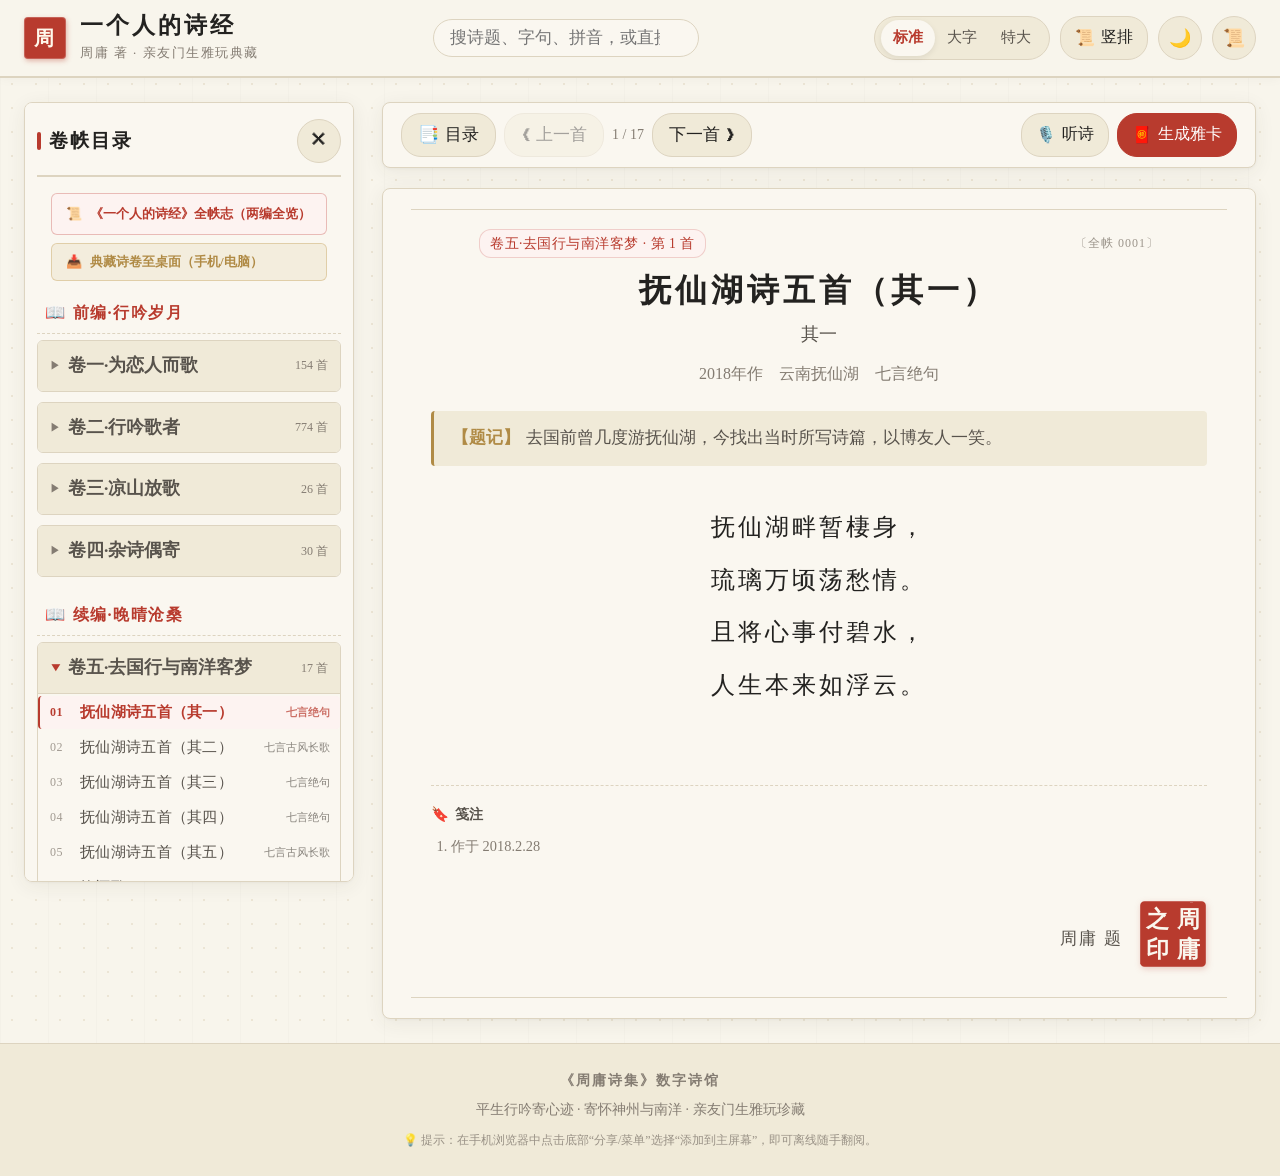
==== index.html @ 7ae895bb "fix: prevent poem-global-id and volume tag from wrapping on mobile (v1.8.3)" ====
<!DOCTYPE html>
<html lang="zh-CN">
<head>
  <meta charset="UTF-8">
  <meta name="viewport" content="width=device-width, initial-scale=1.0, maximum-scale=5.0">
  <title>《一个人的诗经》· 周庸</title>
  
  <!-- 基础元数据与适老/移动端优化 -->
  <meta name="description" content="周庸先生诗词集粹《一个人的诗经》，汇聚平生心血，收录客海萍踪、故园情愫、四时清赏、酬唱知交等数百首古今体诗词。支持大字号适老阅读、横竖排版切换与微信美图分享。">
  <meta name="theme-color" content="#F8F5EC">
  <meta name="apple-mobile-web-app-capable" content="yes">
  <meta name="apple-mobile-web-app-status-bar-style" content="default">
  <meta name="apple-mobile-web-app-title" content="一个人的诗经">

  <!-- PWA 配置文件与图标 -->
  <link rel="manifest" href="manifest.json">
  <link rel="apple-touch-icon" sizes="192x192" href="assets/icons/icon-192.png">
  <link rel="icon" type="image/png" sizes="192x192" href="assets/icons/icon-192.png">
  <link rel="icon" type="image/png" sizes="512x512" href="assets/icons/icon-512.png">
  <link rel="icon" type="image/svg+xml" href="assets/icons/icon-192.svg">

  <!-- 样式表 (添加版本戳击穿强缓存) -->
  <link rel="stylesheet" href="css/main.css?v=1.8.3">
  <link rel="stylesheet" href="css/book.css?v=1.8.3">
</head>
<body class="font-standard">

  <div class="app-container">
    <!-- 顶部古典典雅导航栏 -->
    <header class="site-header">
      <div class="header-inner">
        <!-- 诗集印章标与题名 -->
        <a class="brand" href="#" title="返回卷首">
          <div class="brand-seal-icon">周</div>
          <div class="brand-text">
            <h1>一个人的诗经</h1>
            <div class="sub-title">周庸 著 · 亲友门生雅玩典藏</div>
          </div>
        </a>

        <!-- 检索框 (即打即搜 / 支持拼音缩写与全集数字通查) -->
        <div class="search-box-wrap">
          <input type="text" id="searchInput" class="search-input" 
                 placeholder="搜诗题、字句、拼音，或直接输数字如 534..." 
                 autocomplete="off" aria-label="搜索诗词">
          <button id="searchClearBtn" class="search-clear-btn" aria-label="清除搜索">✕</button>
          <div id="searchResultsContainer" class="search-results-container"></div>
        </div>

        <!-- 顶栏操作功能组 -->
        <div class="header-actions">
          <!-- 适老专属三档字号开关 (70+ 长者核心优化) -->
          <div class="senior-toolbar" title="调节阅读字号">
            <button id="btnFontStandard" class="senior-btn active" data-size="standard">标准</button>
            <button id="btnFontLarge" class="senior-btn" data-size="large">大字</button>
            <button id="btnFontXLarge" class="senior-btn" data-size="xlarge">特大</button>
          </div>

          <!-- 竖排/横排一键切换 -->
          <button id="btnToggleLayout" class="btn-action-pill" title="古籍竖排与现代横排切换">
            <span class="icon">📜</span><span>竖排</span>
          </button>

          <!-- 墨玉夜读/宣纸日读切换 -->
          <button id="btnToggleTheme" class="btn-icon" title="切换夜读模式" aria-label="切换夜读模式">
            🌙
          </button>

          <!-- 查看诗集全帙志 -->
          <button id="btnHeaderChronicle" class="btn-icon" title="查看诗集全帙志与两编卷帙概览" aria-label="全集志">
            📜
          </button>
        </div>
      </div>
    </header>

    <!-- 移动端侧栏遮罩层 -->
    <div id="sidebarBackdrop" class="sidebar-backdrop"></div>

    <!-- 主体布局 -->
    <main class="main-layout">
      <!-- 侧边目录抽屉 (卷次与诗目) -->
      <aside id="sidebarToc" class="sidebar-toc">
        <div class="toc-header">
          <div class="toc-title">卷帙目录</div>
          <button id="btnCloseToc" class="btn-icon btn-close-toc mobile-only" aria-label="关闭目录">✕</button>
        </div>
        <!-- 全集概览入口 -->
        <div id="btnTocChronicle" class="toc-chronicle-btn" title="查看全集编年全帙志">
          <span>📜</span> <span>《一个人的诗经》全帙志（两编全览）</span>
        </div>
        <!-- 典藏至桌面入口 (支持手机PWA、安卓APK与电脑大屏桌面安装) -->
        <button id="btnTocInstallApp" class="toc-chronicle-btn toc-install-btn" onclick="window.openInstallModal &amp;&amp; window.openInstallModal()" title="将诗馆典藏安装至手机桌面、下载安卓APK或电脑独立应用">
          <span style="pointer-events:none;">📥</span> <span style="pointer-events:none;">典藏诗卷至桌面（手机/电脑）</span>
        </button>
        <div id="volumesNavList">
          <!-- 由 app.js 动态渲染卷目与诗名 -->
        </div>
      </aside>

      <!-- 核心阅读主舞台 -->
      <section class="reader-stage">
        <!-- 阅读器快捷操作栏 -->
        <div class="reader-controls-bar">
          <div class="nav-buttons">
            <button id="btnToggleToc" class="btn-nav-page btn-nav-toc" title="打开卷帙目录">
              <span>📑</span> <span>目录</span>
            </button>
            <button id="btnPrevPoem" class="btn-nav-page" title="快捷键：键盘左箭头 [←]">
              <span>❮</span> <span>上一首</span>
            </button>
            <span id="pageIndicator" style="font-size: 14px; color: var(--text-muted); font-family: var(--font-serif);">
              1 / 1
            </span>
            <button id="btnNextPoem" class="btn-nav-page" title="快捷键：键盘右箭头 [→]">
              <span>下一首</span> <span>❯</span>
            </button>
          </div>

          <div class="action-buttons">
            <!-- 听诗（Web Speech API 智能朗读） -->
            <button id="btnTTS" class="btn-action-pill btn-tts" title="智能从容朗诵诗篇（视力疲劳时可闭目聆听）">
              <span>🎙️</span><span>听诗</span>
            </button>

            <!-- 朋友圈/LINE 美图卡片导出 -->
            <button id="btnShareCard" class="btn-action-pill btn-share" title="生成宣纸雅韵诗卡，方便微信朋友圈与好友分享">
              <span>🧧</span><span>生成雅卡</span>
            </button>
          </div>
        </div>

        <!-- 诗页渲染主容器 (通过 CSS 控制 mode-horizontal 与 mode-vertical) -->
        <article id="poemPageContainer" class="poem-page-container mode-horizontal">
          <!-- 由 app.js 动态填充 -->
        </article>
      </section>
    </main>

    <!-- 底部文人题记与版权 -->
    <footer class="site-footer">
      <p style="letter-spacing: 2px; font-weight: bold; margin-bottom: 4px;">《周庸诗集》数字诗馆</p>
      <p>平生行吟寄心迹 · 寄怀神州与南洋 · 亲友门生雅玩珍藏</p>
      <p style="font-size: 12px; margin-top: 8px; opacity: 0.8;">
        💡 提示：在手机浏览器中点击底部“分享/菜单”选择“添加到主屏幕”，即可离线随手翻阅。
      </p>
    </footer>
  </div>

  <!-- 朋友圈/LINE 雅韵诗卡导出弹窗 -->
  <div id="cardModal" class="modal-backdrop">
    <div class="modal-card-dialog">
      <div class="modal-header">
        <div class="modal-title">
          <span>🧧</span> <span>微信 / LINE 诗词雅卡生成</span>
        </div>
        <button id="btnCloseCardModal" class="modal-close-btn" aria-label="关闭">✕</button>
      </div>

      <div class="modal-body">
        <div class="card-options-toolbar">
          <button class="card-opt-btn active" data-ratio="3:4">3:4 朋友圈最佳比例</button>
          <button class="card-opt-btn" data-ratio="square">1:1 方形</button>
          <button class="card-opt-btn" data-ratio="scroll">长卷轴</button>
        </div>

        <div class="card-preview-area">
          <img id="cardPreviewImg" class="card-preview-img" alt="诗词分享卡预览">
        </div>

        <p class="card-hint">
          📱 手机端长按上方图片可直接【发送给朋友】或【保存到相册】发朋友圈/LINE。
        </p>
      </div>

      <div class="modal-footer">
        <button id="btnDownloadCard" class="btn-download-card">
          <span>💾</span> <span>保存高清大图</span>
        </button>
      </div>
    </div>
  </div>

  <!-- 诗集全帙志与五卷编年概览弹窗 -->
  <div id="chronicleModal" class="modal-backdrop">
    <div class="modal-card-dialog modal-chronicle-dialog">
      <div class="modal-header">
        <div class="modal-title">
          <span>📜</span> <span>《一个人的诗经》全帙志（两编全览）</span>
        </div>
        <button id="btnCloseChronicleModal" class="modal-close-btn" aria-label="关闭">✕</button>
      </div>

      <div class="modal-body chronicle-modal-body" id="chronicleContentArea">
        <!-- 由 app.js 动态渲染 -->
      </div>

      <div class="modal-footer chronicle-modal-footer">
        <button id="btnCopyWechatText" class="btn-action-pill btn-copy-wechat">
          <span>📋</span> <span>一键复制微信 / LINE 分享文案</span>
        </button>
        <button id="btnCloseChronicleBottom" class="btn-action-pill" style="background: var(--bg-secondary); color: var(--text-primary); border: 1px solid var(--border-color);">
          <span>关闭</span>
        </button>
      </div>
    </div>
  </div>

  <!-- 典藏诗卷至桌面（手机/APK/电脑）弹窗 -->
  <div id="installAppModal" class="modal-backdrop">
    <div class="modal-card-dialog modal-chronicle-dialog" style="max-width: 520px;">
      <div class="modal-header">
        <div class="modal-title">
          <span>📥</span> <span>典藏诗卷至桌面</span>
        </div>
        <button id="btnCloseInstallAppModal" class="modal-close-btn" onclick="window.closeInstallModal &amp;&amp; window.closeInstallModal()" aria-label="关闭">✕</button>
      </div>

      <div class="modal-body" style="padding: 24px 22px 16px; font-family: var(--font-kaiti, serif);">
        <p style="font-size: 15px; line-height: 1.7; color: var(--text-secondary); margin-bottom: 20px; text-align: left;">
          为方便随时以大字品读周庸诗作，推荐将《一个人的诗经》典藏安装至设备桌面：
        </p>

        <div style="display: flex; flex-direction: column; gap: 14px;">
          <!-- 通道 1：手机桌面安装 (PWA 原生) -->
          <button id="btnModalInstallMobile" class="pwa-install-action-btn" onclick="window.triggerPromptFromGesture &amp;&amp; window.triggerPromptFromGesture()" style="margin-bottom:0;">
            <span>📱</span> <span>添加到手机桌面（官方应用）</span>
          </button>

          <!-- 通道 2：安卓 APK 安装包直载 (原生超链接，点击即下，零依赖) -->
          <a id="btnModalDownloadApk" href="ZhouYongPoetry.apk" class="pwa-apk-sub-btn" download="周庸诗集.apk" style="display: flex; align-items: center; justify-content: center; text-decoration: none; padding: 13px 18px; font-size: 15px; font-weight: bold; margin: 0; box-sizing: border-box;">
            <span>📦</span> <span>直接下载安卓安装包 (.apk)</span>
          </a>

          <!-- 通道 3：电脑桌面安装 (PWA 原生 / 独立大屏应用) -->
          <button id="btnModalInstallPC" class="pwa-install-action-btn pwa-install-pc-btn" onclick="window.triggerPromptFromGesture &amp;&amp; window.triggerPromptFromGesture()" style="margin-bottom: 0;">
            <span>🖥️</span> <span>安装到电脑桌面（独立大屏窗口）</span>
          </button>
        </div>

        <!-- 浏览器快捷指引 -->
        <div class="pwa-help-steps" style="margin-top: 18px; font-size: 13px; line-height: 1.8; text-align: left; background: var(--bg-secondary); border-radius: 8px; padding: 12px 14px;">
          <div style="font-weight: bold; color: var(--vermilion); margin-bottom: 4px;">各端备用简易指引：</div>
          <div>• <strong>安卓手机</strong>：推荐优先点击上方【直接下载安卓安装包】，安全快捷；</div>
          <div>• <strong>苹果手机</strong>：点击 Safari 底部【分享 ⎋】图标，向上滑选择【添加到主屏幕】；</div>
          <div>• <strong>电脑端</strong>：点击 Edge / Chrome 浏览器地址栏最右侧的【安装应用 ⊞】小图标。</div>
        </div>
      </div>

      <div class="modal-footer" style="padding: 12px 20px 18px; justify-content: center;">
        <button id="btnCloseInstallAppBottom" class="btn-action-pill" onclick="window.closeInstallModal &amp;&amp; window.closeInstallModal()" style="background: var(--bg-secondary); color: var(--text-primary); border: 1px solid var(--border-color); min-width: 140px;">
          <span>我知道了 · 返回诗卷</span>
        </button>
      </div>
    </div>
  </div>

  <!-- 水墨长诗平滑回顶浮标 (古风朱砂小印) -->
  <button id="btnBackToTop" class="btn-back-to-top" title="回到诗篇顶部" aria-label="返回诗篇顶部">
    <span class="back-to-top-icon">▲</span>
    <span class="back-to-top-text">回顶</span>
  </button>

  <script>
    // 典藏安装弹窗原生秒开逻辑（独立于外部脚本，100% 极速响应）
    window.openInstallModal = function() {
      var m = document.getElementById("installAppModal");
      if (m) m.classList.add("show");
      var drawer = document.getElementById("sidebarToc");
      if (drawer) drawer.classList.remove("open");
      var backdrop = document.getElementById("sidebarBackdrop");
      if (backdrop) backdrop.classList.remove("show");
    };
    window.closeInstallModal = function() {
      var m = document.getElementById("installAppModal");
      if (m) m.classList.remove("show");
    };
  </script>

  <!-- 脚本引入 (附带版本戳击穿强缓存，按依赖严格排序) -->
  <script src="js/seal.js?v=1.8.3"></script>
  <script src="js/search.js?v=1.8.3"></script>
  <script src="js/card-exporter.js?v=1.8.3"></script>
  <script src="js/app.js?v=1.8.3"></script>
</body>
</html>
---- css/main.css ----
/* ==========================================================================
   《周庸诗集》数字诗馆 - 核心视觉与全局基础样式 (css/main.css)
   设计原则：宣纸墨韵、古典雅致、适老化关怀（70+）、零疲劳护眼
   ========================================================================== */

:root {
  /* 宣纸淡雅色盘 (日间阅读模式) */
  --bg-primary: #F8F5EC;         /* 熟宣暖玉底色 */
  --bg-secondary: #F0EAD8;       /* 侧栏与衬底色 */
  --bg-card: #FAF7F0;            /* 诗页宣纸原色 */
  --bg-hover: #EAE3CF;
  
  --text-primary: #232220;       /* 浓墨黑 */
  --text-secondary: #58534C;     /* 焦墨色 */
  --text-muted: #847C72;         /* 淡墨灰 */
  
  --vermilion: #B83B2E;          /* 传统朱砂红 (印章、重点标红) */
  --vermilion-soft: #D35043;
  --vermilion-light: #FDF3F1;
  --gold-accent: #B08B46;        /* 泥金线描点缀 */
  --jade-accent: #486E63;        /* 苍松黛绿 */
  
  --border-color: #DDD4C0;       /* 古籍边栏界线色 */
  --border-soft: #ECE5D5;
  --shadow-paper: 0 4px 20px rgba(60, 50, 40, 0.07), 0 1px 3px rgba(60, 50, 40, 0.04);
  --shadow-float: 0 10px 30px rgba(45, 35, 25, 0.12);

  /* 字体家族：优先中文古典宋体、楷体与衬线体 */
  --font-serif: "Noto Serif SC", "Source Han Serif SC", "Songti SC", "SimSun", "STSong", serif;
  --font-kaiti: "Kaiti SC", "STKaiti", "KaiTi", "BiauKai", "Noto Serif SC", serif;
  --font-sans: -apple-system, BlinkMacSystemFont, "Segoe UI", Roboto, "PingFang SC", "Hiragino Sans GB", "Microsoft YaHei", sans-serif;

  /* 默认（标准）字号比例 */
  --font-size-base: 20px;
  --font-size-poem: 24px;
  --font-size-title: 32px;
  --font-size-meta: 16px;
  --line-height-poem: 1.95;
  --touch-target-min: 44px;
  --transition-smooth: all 0.28s cubic-bezier(0.2, 0, 0, 1);
}

/* 🌙 墨玉夜读模式 (关灯护眼) */
[data-theme="dark"] {
  --bg-primary: #1C1E20;         /* 徽墨深灰底色 */
  --bg-secondary: #25282B;       /* 暗灰侧栏 */
  --bg-card: #222528;            /* 墨石质感卡片 */
  --bg-hover: #313539;
  
  --text-primary: #DDD6C6;       /* 象牙白文字 */
  --text-secondary: #A8A092;     /* 柔白次级文字 */
  --text-muted: #78736A;         /* 暗灰辅助文字 */
  
  --vermilion: #D05345;          /* 夜读微亮朱砂 */
  --vermilion-soft: #DE6456;
  --vermilion-light: #3A2321;
  --gold-accent: #C7A25D;
  --jade-accent: #689689;
  
  --border-color: #383C42;
  --border-soft: #2D3136;
  --shadow-paper: 0 4px 20px rgba(0, 0, 0, 0.35);
  --shadow-float: 0 10px 30px rgba(0, 0, 0, 0.5);
}

/* 👓 适老化大字号模式 (专为 70+ 长辈设计) */
body.font-large {
  --font-size-base: 25px;
  --font-size-poem: 30px;
  --font-size-title: 38px;
  --font-size-meta: 20px;
  --line-height-poem: 2.1;
  --touch-target-min: 52px;
}

body.font-xlarge {
  --font-size-base: 31px;
  --font-size-poem: 38px;
  --font-size-title: 46px;
  --font-size-meta: 24px;
  --line-height-poem: 2.3;
  --touch-target-min: 60px;
}

/* 基础重置 */
*, *::before, *::after {
  box-sizing: border-box;
  margin: 0;
  padding: 0;
  -webkit-tap-highlight-color: transparent;
}

html {
  font-size: 16px;
  scroll-behavior: smooth;
  height: 100%;
}

body {
  min-height: 100%;
  background-color: var(--bg-primary);
  /* 宣纸微纹理 SVG 纯 CSS 生成，零网络请求 */
  background-image: 
    radial-gradient(var(--border-soft) 0.75px, transparent 0.75px),
    linear-gradient(to right, rgba(0, 0, 0, 0.015) 1px, transparent 1px);
  background-size: 24px 24px, 48px 48px;
  color: var(--text-primary);
  font-family: var(--font-serif);
  font-size: var(--font-size-base);
  line-height: 1.7;
  overflow-x: hidden;
  transition: background-color 0.3s ease, color 0.3s ease;
}

/* 顶级容器结构 */
.app-container {
  display: flex;
  flex-direction: column;
  min-height: 100vh;
}

/* ==========================================================================
   顶部导航栏（典雅文人书房风格）
   ========================================================================== */
.site-header {
  position: sticky;
  top: 0;
  z-index: 100;
  background: rgba(248, 245, 236, 0.94);
  backdrop-filter: blur(8px);
  -webkit-backdrop-filter: blur(8px);
  border-bottom: 2px solid var(--border-color);
  box-shadow: 0 2px 10px rgba(0,0,0,0.03);
  transition: background 0.3s ease;
}

[data-theme="dark"] .site-header {
  background: rgba(28, 30, 32, 0.94);
}

.header-inner {
  max-width: 1360px;
  margin: 0 auto;
  padding: 12px 24px;
  display: flex;
  align-items: center;
  justify-content: space-between;
  gap: 16px;
}

/* 诗集标志与题名 */
.brand {
  display: flex;
  align-items: center;
  gap: 14px;
  text-decoration: none;
  color: var(--text-primary);
  cursor: pointer;
}

.brand-seal-icon {
  width: 42px;
  height: 42px;
  background: var(--vermilion);
  color: #FFF8EB;
  border-radius: 4px;
  display: flex;
  align-items: center;
  justify-content: center;
  font-family: var(--font-kaiti);
  font-size: 20px;
  font-weight: bold;
  letter-spacing: 2px;
  box-shadow: 1px 2px 5px rgba(184, 59, 46, 0.35);
  border: 1px solid rgba(255, 255, 255, 0.2);
  flex-shrink: 0;
}

.brand-text h1 {
  font-size: calc(var(--font-size-base) * 1.15);
  font-weight: 700;
  letter-spacing: 3px;
  line-height: 1.2;
  color: var(--text-primary);
}

.brand-text .sub-title {
  font-size: 13px;
  color: var(--text-muted);
  letter-spacing: 1.5px;
  margin-top: 2px;
}

/* 顶栏操作群组 */
.header-actions {
  display: flex;
  align-items: center;
  gap: 10px;
}

/* 适老专属控制栏（顶栏显要位置） */
.senior-toolbar {
  display: flex;
  align-items: center;
  background: var(--bg-secondary);
  border: 1px solid var(--border-color);
  border-radius: 30px;
  padding: 3px 6px;
}

.senior-btn {
  background: transparent;
  border: none;
  color: var(--text-secondary);
  font-family: var(--font-serif);
  font-size: 15px;
  padding: 6px 12px;
  border-radius: 20px;
  cursor: pointer;
  display: inline-flex;
  align-items: center;
  gap: 4px;
  transition: var(--transition-smooth);
  min-height: 36px;
}

.senior-btn:hover {
  color: var(--text-primary);
}

.senior-btn.active {
  background: var(--bg-card);
  color: var(--vermilion);
  font-weight: bold;
  box-shadow: 0 2px 6px rgba(0, 0, 0, 0.08);
}

/* 按钮与图标按钮 */
.btn-icon {
  background: var(--bg-secondary);
  border: 1px solid var(--border-color);
  color: var(--text-primary);
  width: var(--touch-target-min);
  height: var(--touch-target-min);
  border-radius: 50%;
  display: inline-flex;
  align-items: center;
  justify-content: center;
  cursor: pointer;
  font-size: 18px;
  transition: var(--transition-smooth);
}

.btn-icon:hover {
  background: var(--bg-hover);
  border-color: var(--gold-accent);
  transform: translateY(-1px);
}

.btn-icon:active {
  transform: translateY(0);
}

.btn-icon.active {
  background: var(--vermilion-light);
  color: var(--vermilion);
  border-color: var(--vermilion);
}

/* 检索输入框 */
.search-box-wrap {
  position: relative;
  min-width: 260px;
}

.search-input {
  width: 100%;
  background: var(--bg-card);
  border: 1.5px solid var(--border-color);
  border-radius: 24px;
  padding: 8px 38px 8px 16px;
  font-family: var(--font-serif);
  font-size: calc(var(--font-size-base) * 0.85);
  color: var(--text-primary);
  outline: none;
  transition: var(--transition-smooth);
}

.search-input:focus {
  border-color: var(--vermilion);
  box-shadow: 0 0 0 3px rgba(184, 59, 46, 0.12);
}

.search-clear-btn {
  position: absolute;
  right: 12px;
  top: 50%;
  transform: translateY(-50%);
  background: none;
  border: none;
  color: var(--text-muted);
  cursor: pointer;
  font-size: 14px;
  display: none;
}

/* 检索下拉结果弹层 */
.search-results-container {
  position: absolute;
  top: calc(100% + 8px);
  left: 0;
  right: 0;
  background: var(--bg-card);
  border: 1.5px solid var(--border-color);
  border-radius: 8px;
  box-shadow: var(--shadow-float);
  max-height: 380px;
  overflow-y: auto;
  z-index: 200;
  display: none;
}

.search-results-list {
  padding: 4px 0;
}

.search-result-item {
  padding: 10px 14px;
  border-bottom: 1px solid var(--border-soft);
  cursor: pointer;
  transition: var(--transition-smooth);
}

.search-result-item:hover {
  background: var(--bg-hover);
}

.search-result-item:last-child {
  border-bottom: none;
}

.result-title {
  font-weight: bold;
  font-size: calc(var(--font-size-base) * 0.85);
  color: var(--text-primary);
  display: flex;
  align-items: center;
  justify-content: space-between;
}

.result-badge {
  font-size: 11px;
  color: var(--text-muted);
  font-weight: normal;
}

.result-snippet {
  font-size: calc(var(--font-size-base) * 0.72);
  color: var(--text-secondary);
  margin-top: 4px;
  line-height: 1.4;
}

.search-highlight {
  background: rgba(184, 59, 46, 0.18);
  color: var(--vermilion);
  padding: 1px 3px;
  border-radius: 2px;
  font-weight: bold;
}

/* ==========================================================================
   主体内容区域
   ========================================================================== */
.main-layout {
  flex: 1;
  max-width: 1400px;
  width: 100%;
  margin: 0 auto;
  padding: 24px;
  display: grid;
  grid-template-columns: 330px 1fr;
  gap: 28px;
}

/* 侧边目录抽屉 (卷次与诗目) */
.sidebar-toc {
  background: var(--bg-card);
  border: 1px solid var(--border-color);
  border-radius: 8px;
  padding: 16px 12px;
  height: fit-content;
  max-height: calc(100vh - 120px);
  overflow-y: auto;
  position: sticky;
  top: 86px;
  box-shadow: var(--shadow-paper);
}

.toc-header {
  display: flex;
  align-items: center;
  justify-content: space-between;
  padding-bottom: 12px;
  border-bottom: 2px solid var(--border-color);
  margin-bottom: 16px;
}

.toc-title {
  font-size: calc(var(--font-size-base) * 0.95);
  font-weight: bold;
  letter-spacing: 2px;
  color: var(--text-primary);
  display: flex;
  align-items: center;
  gap: 8px;
}

.toc-title::before {
  content: "";
  display: inline-block;
  width: 4px;
  height: 18px;
  background: var(--vermilion);
  border-radius: 2px;
}

.sidebar-part-header {
  font-size: calc(var(--font-size-base) * 0.82);
  font-weight: bold;
  letter-spacing: 1.5px;
  color: var(--vermilion);
  padding: 14px 8px 6px 8px;
  margin-top: 6px;
  margin-bottom: 6px;
  border-bottom: 1px dashed var(--border-color);
  display: flex;
  align-items: center;
  gap: 6px;
  font-family: var(--font-kaiti), var(--font-serif);
}

.sidebar-part-header:first-child {
  margin-top: 0;
  padding-top: 4px;
}

.volume-group {
  margin-bottom: 10px;
  border-radius: 6px;
  background: var(--bg-card);
  border: 1px solid var(--border-color);
  overflow: hidden;
  transition: var(--transition-smooth);
}

.volume-header {
  font-weight: 700;
  font-size: calc(var(--font-size-base) * 0.88);
  color: var(--text-secondary);
  padding: 10px 12px;
  background: var(--bg-secondary);
  cursor: pointer;
  display: flex;
  align-items: center;
  justify-content: space-between;
  list-style: none;
  user-select: none;
  transition: var(--transition-smooth);
}

.volume-header::-webkit-details-marker {
  display: none;
}

.volume-header:hover {
  color: var(--vermilion);
  background: var(--bg-hover);
}

.volume-header-left {
  display: flex;
  align-items: center;
  gap: 8px;
  min-width: 0;
  overflow: hidden;
}

.volume-arrow {
  display: inline-block;
  font-size: 10px;
  color: var(--text-muted);
  transition: transform 0.22s cubic-bezier(0.4, 0, 0.2, 1);
  transform: rotate(0deg);
  line-height: 1;
}

details.volume-group[open] > .volume-header .volume-arrow {
  transform: rotate(90deg);
  color: var(--vermilion);
}

details.volume-group[open] > .volume-header {
  border-bottom: 1px solid var(--border-color);
}

.volume-title-text {
  overflow: hidden;
  text-overflow: ellipsis;
  white-space: nowrap;
}

.volume-badge {
  font-size: 12px;
  color: var(--text-muted);
  font-weight: normal;
  flex-shrink: 0;
}

.poem-list {
  list-style: none;
  padding-left: 0;
}

.poem-nav-item {
  padding: 6px 10px;
  margin: 2px 0;
  border-radius: 4px;
  font-size: 15px;
  color: var(--text-secondary);
  cursor: pointer;
  display: flex;
  align-items: center;
  justify-content: space-between;
  gap: 8px;
  transition: var(--transition-smooth);
  border-left: 2px solid transparent;
}

body.font-large .poem-nav-item {
  font-size: 17px;
  padding: 7px 10px;
}

body.font-xlarge .poem-nav-item {
  font-size: 19px;
  padding: 8px 10px;
}

.poem-nav-title {
  flex: 1;
  min-width: 0;
  white-space: nowrap;
  overflow: hidden;
  text-overflow: ellipsis;
  letter-spacing: 0.3px;
  line-height: 1.4;
}

.poem-nav-genre {
  flex-shrink: 0;
  white-space: nowrap;
  font-size: 11px;
  opacity: 0.7;
  line-height: 1;
}

body.font-large .poem-nav-genre {
  font-size: 12px;
}

body.font-xlarge .poem-nav-genre {
  font-size: 13px;
}

.poem-nav-item:hover {
  background: var(--bg-hover);
  color: var(--text-primary);
}

.poem-nav-item.active {
  background: var(--vermilion-light);
  color: var(--vermilion);
  font-weight: bold;
  border-left-color: var(--vermilion);
}

.poem-nav-index {
  flex-shrink: 0;
  font-family: var(--font-serif);
  font-size: 12px;
  color: var(--text-muted);
  opacity: 0.75;
  min-width: 22px;
  letter-spacing: 0.5px;
}

.poem-nav-item.active .poem-nav-index {
  color: var(--vermilion);
  font-weight: bold;
  opacity: 1;
}

.poem-meta-top-row {
  display: flex;
  align-items: center;
  justify-content: space-between;
  width: 100%;
  margin-bottom: 12px;
  gap: 8px;
}

.poem-global-id {
  font-family: var(--font-serif);
  font-size: 12px;
  color: var(--text-muted);
  letter-spacing: 1px;
  opacity: 0.8;
  user-select: none;
  white-space: nowrap;
  flex-shrink: 0;
}

/* 卷目简介弹窗/折叠卡 */
.volume-intro-card {
  background: var(--bg-secondary);
  border-left: 4px solid var(--gold-accent);
  padding: 14px 18px;
  border-radius: 4px;
  margin-bottom: 24px;
  font-size: calc(var(--font-size-base) * 0.85);
  color: var(--text-secondary);
  line-height: 1.8;
}

.volume-intro-title {
  font-weight: bold;
  color: var(--text-primary);
  margin-bottom: 4px;
}

/* ==========================================================================
   阅读区主舞台
   ========================================================================== */
.reader-stage {
  min-width: 0;
  display: flex;
  flex-direction: column;
  gap: 20px;
}

/* 阅读器控制棒（翻页、朗读、导出卡片、排版切换） */
.reader-controls-bar {
  display: flex;
  align-items: center;
  justify-content: space-between;
  background: var(--bg-card);
  border: 1px solid var(--border-color);
  padding: 10px 18px;
  border-radius: 8px;
  box-shadow: var(--shadow-paper);
  flex-wrap: wrap;
  gap: 12px;
}

.nav-buttons {
  display: flex;
  align-items: center;
  gap: 8px;
}

.btn-nav-page {
  background: var(--bg-secondary);
  border: 1px solid var(--border-color);
  color: var(--text-primary);
  font-family: var(--font-serif);
  font-size: calc(var(--font-size-base) * 0.85);
  padding: 6px 16px;
  border-radius: 20px;
  cursor: pointer;
  display: inline-flex;
  align-items: center;
  gap: 6px;
  min-height: var(--touch-target-min);
  transition: var(--transition-smooth);
}

.btn-nav-page:hover:not(:disabled) {
  background: var(--bg-hover);
  border-color: var(--vermilion);
  color: var(--vermilion);
}

.btn-nav-page:disabled {
  opacity: 0.4;
  cursor: not-allowed;
}

.action-buttons {
  display: flex;
  align-items: center;
  gap: 8px;
}

.btn-action-pill {
  background: var(--bg-secondary);
  border: 1px solid var(--border-color);
  color: var(--text-primary);
  font-family: var(--font-serif);
  font-size: calc(var(--font-size-base) * 0.8);
  padding: 6px 14px;
  border-radius: 20px;
  cursor: pointer;
  display: inline-flex;
  align-items: center;
  gap: 6px;
  min-height: var(--touch-target-min);
  transition: var(--transition-smooth);
}

.btn-action-pill:hover {
  background: var(--bg-hover);
  border-color: var(--gold-accent);
}

.btn-action-pill.btn-tts.playing {
  background: var(--vermilion-light);
  color: var(--vermilion);
  border-color: var(--vermilion);
  animation: pulseGlow 1.5s infinite;
}

.btn-action-pill.btn-share {
  background: var(--vermilion);
  color: #FFF;
  border-color: var(--vermilion);
}

.btn-action-pill.btn-share:hover {
  background: var(--vermilion-soft);
}

@keyframes pulseGlow {
  0%, 100% { box-shadow: 0 0 0 0 rgba(184, 59, 46, 0.4); }
  50% { box-shadow: 0 0 0 6px rgba(184, 59, 46, 0); }
}

/* ==========================================================================
   底栏版权与适老快捷浮动栏
   ========================================================================== */
.site-footer {
  margin-top: auto;
  border-top: 1px solid var(--border-color);
  background: var(--bg-secondary);
  padding: 24px;
  text-align: center;
  color: var(--text-muted);
  font-size: 14px;
  line-height: 1.8;
}

.site-footer a {
  color: var(--text-secondary);
  text-decoration: none;
}

.site-footer a:hover {
  color: var(--vermilion);
}

/* 响应式断点适配 */
@media (max-width: 960px) {
  .main-layout {
    grid-template-columns: 1fr;
    padding: 12px 10px;
  }
  
  .sidebar-toc {
    position: fixed;
    top: 0;
    left: -350px;
    width: min(320px, 86vw);
    height: 100vh;
    max-height: 100vh;
    z-index: 1000;
    transition: left 0.3s ease;
    border-radius: 0;
  }
  
  .sidebar-toc.open {
    left: 0;
  }
  
  .sidebar-backdrop {
    display: none;
    position: fixed;
    inset: 0;
    background: rgba(0, 0, 0, 0.45);
    z-index: 999;
  }
  
  .sidebar-backdrop.show {
    display: block;
  }
}

/* 手机端（≤ 768px）专属优雅紧凑页眉与适老排版 */
@media (max-width: 768px) {
  .header-inner {
    display: flex;
    flex-wrap: wrap;
    align-items: center;
    justify-content: space-between;
    padding: 8px 12px;
    gap: 8px;
  }

  .brand {
    order: 1;
    flex-shrink: 0;
    gap: 8px;
  }

  .brand-seal-icon {
    width: 32px;
    height: 32px;
    font-size: 16px;
  }

  .brand-text h1 {
    font-size: 18px !important;
    letter-spacing: 1.5px;
    white-space: nowrap;
  }

  .brand-text .sub-title {
    display: none !important; /* 手机端隐藏超长副标题，杜绝单字纵向折行 */
  }

  .header-actions {
    order: 2;
    gap: 6px;
    flex-shrink: 0;
    display: flex;
    align-items: center;
  }

  /* 顶栏横竖切换按钮保持显示并与字号组和谐并列 */
  .header-actions #btnToggleLayout {
    display: inline-flex !important;
    padding: 3px 8px;
    font-size: 12px;
    min-height: 28px;
    gap: 3px;
  }

  .senior-toolbar {
    padding: 2px 4px;
  }

  .senior-btn {
    font-size: 12px;
    padding: 3px 8px;
    min-height: 28px;
  }

  .btn-icon {
    width: 30px;
    height: 30px;
    font-size: 14px;
  }

  /* 检索框整行铺满 */
  .search-box-wrap {
    order: 3;
    width: 100%;
    min-width: 100%;
    margin-top: 2px;
  }

  .search-input {
    padding: 6px 32px 6px 14px;
    font-size: 14px;
    height: 36px;
  }

  /* 阅读控制条移动端专属紧凑美观布局 */
  .reader-controls-bar {
    padding: 8px 10px;
    gap: 8px;
    justify-content: center;
  }

  .nav-buttons {
    width: 100%;
    justify-content: space-between;
    align-items: center;
    gap: 4px;
  }

  .btn-nav-page {
    padding: 5px 8px;
    font-size: 12.5px;
    min-height: 34px;
    gap: 4px;
  }

  .btn-nav-toc {
    background: var(--bg-hover);
    font-weight: 500;
    border-color: var(--gold-accent);
  }

  .action-buttons {
    width: 100%;
    justify-content: center;
    gap: 12px;
  }

  .action-buttons .btn-action-pill {
    flex: 1;
    justify-content: center;
    max-width: 160px;
    font-size: 13px;
    min-height: 36px;
  }
}

/* ==========================================================================
   水墨长诗平滑回顶浮标 (古风雅韵朱砂小印风格)
   ========================================================================== */
.btn-back-to-top {
  position: fixed;
  right: 28px;
  bottom: 32px;
  z-index: 900;
  display: inline-flex;
  flex-direction: column;
  align-items: center;
  justify-content: center;
  width: 52px;
  height: 52px;
  border-radius: 50%;
  background: var(--bg-card);
  color: var(--vermilion);
  border: 1.5px solid var(--vermilion);
  box-shadow: 0 4px 16px rgba(184, 59, 46, 0.18), 0 2px 8px rgba(0, 0, 0, 0.08);
  cursor: pointer;
  opacity: 0;
  visibility: hidden;
  pointer-events: none;
  transform: translateY(12px);
  transition: opacity 0.25s ease, transform 0.25s ease, visibility 0.25s, background-color 0.2s, color 0.2s;
  user-select: none;
  -webkit-tap-highlight-color: transparent;
}

.btn-back-to-top.show {
  opacity: 1;
  visibility: visible;
  pointer-events: auto;
  transform: translateY(0);
}

.btn-back-to-top:hover {
  background: var(--vermilion);
  color: #FFF;
  box-shadow: 0 6px 20px rgba(184, 59, 46, 0.35);
  transform: translateY(-2px);
}

.btn-back-to-top:active {
  transform: translateY(0);
}

.back-to-top-icon {
  font-size: 13px;
  line-height: 1;
  margin-bottom: 2px;
}

.back-to-top-text {
  font-family: var(--font-serif);
  font-size: 11px;
  font-weight: bold;
  letter-spacing: 0.5px;
  line-height: 1;
}

/* 移动端避让底部适老导航栏与安全区 */
@media (max-width: 960px) {
  .btn-back-to-top {
    right: 16px;
    bottom: calc(68px + env(safe-area-inset-bottom, 10px));
    width: 48px;
    height: 48px;
  }
}

/* PWA 安装帮助弹窗 (适老长辈专属) */
.pwa-help-modal {
  position: fixed;
  inset: 0;
  z-index: 2000;
  background: rgba(30, 26, 22, 0.65);
  backdrop-filter: blur(4px);
  display: flex;
  align-items: center;
  justify-content: center;
  padding: 16px;
}

.pwa-help-card {
  background: var(--bg-card);
  border: 2px solid var(--border-color);
  border-radius: 16px;
  max-width: 460px;
  width: 100%;
  padding: 30px 24px 24px;
  box-shadow: var(--shadow-float);
  position: relative;
  text-align: center;
  font-family: var(--font-kaiti);
}

.pwa-help-title {
  font-size: 22px;
  font-weight: bold;
  color: var(--text-primary);
  margin-bottom: 12px;
  letter-spacing: 1px;
}

.pwa-help-desc {
  font-size: 15px;
  line-height: 1.7;
  color: var(--text-secondary);
  margin-bottom: 20px;
  text-align: left;
}

.pwa-help-steps {
  background: var(--bg-secondary);
  border-radius: 10px;
  padding: 14px 16px;
  text-align: left;
  font-size: 14.5px;
  line-height: 1.8;
  color: var(--text-primary);
  margin-bottom: 20px;
}

.pwa-help-steps strong {
  color: var(--vermilion);
}

.pwa-install-action-btn {
  display: flex;
  align-items: center;
  justify-content: center;
  gap: 8px;
  width: 100%;
  background: var(--vermilion);
  color: #FFF !important;
  border: none;
  padding: 13px 20px;
  border-radius: 30px;
  font-size: 17px;
  font-family: var(--font-kaiti);
  font-weight: bold;
  letter-spacing: 1.5px;
  box-shadow: 0 4px 14px rgba(184, 59, 46, 0.35);
  margin-bottom: 12px;
  cursor: pointer;
  transition: var(--transition-smooth);
}

.pwa-install-action-btn:hover {
  background: var(--vermilion-soft);
  transform: translateY(-1px);
  box-shadow: 0 6px 18px rgba(184, 59, 46, 0.45);
}

.pwa-install-pc-btn {
  background: var(--bg-card) !important;
  color: var(--text-primary) !important;
  border: 1.5px solid var(--border-color) !important;
  box-shadow: 0 2px 8px rgba(0, 0, 0, 0.06) !important;
}

.pwa-install-pc-btn:hover {
  border-color: var(--gold-accent) !important;
  color: var(--gold-accent) !important;
  background: rgba(197, 160, 89, 0.08) !important;
  transform: translateY(-1px);
}

.pwa-apk-sub-btn {
  display: flex;
  align-items: center;
  justify-content: center;
  gap: 6px;
  width: 100%;
  background: var(--vermilion-light);
  color: var(--vermilion) !important;
  border: 1px solid rgba(184, 59, 46, 0.35);
  padding: 9px 18px;
  border-radius: 24px;
  font-size: 14.5px;
  font-family: var(--font-kaiti);
  font-weight: bold;
  text-decoration: none;
  cursor: pointer;
  margin-bottom: 14px;
  transition: var(--transition-smooth);
}

.pwa-apk-sub-btn:hover {
  background: #F8D8D3;
}

.pwa-apk-highlight {
  display: block;
  background: var(--vermilion);
  color: #FFF !important;
  text-decoration: none;
  padding: 12px 20px;
  border-radius: 30px;
  font-size: 16px;
  font-weight: bold;
  letter-spacing: 1px;
  box-shadow: 0 4px 14px rgba(184, 59, 46, 0.35);
  margin-bottom: 12px;
  transition: var(--transition-smooth);
}

.pwa-apk-highlight:hover {
  background: var(--vermilion-soft);
  transform: translateY(-1px);
}

.pwa-help-close-btn {
  background: none;
  border: 1px solid var(--border-color);
  color: var(--text-secondary);
  padding: 8px 24px;
  border-radius: 20px;
  font-size: 14px;
  cursor: pointer;
  font-family: var(--font-kaiti);
}
---- css/book.css ----
/* ==========================================================================
   《周庸诗集》- 古籍线装装帧、横竖排版、朱砂印章与诗卡样式 (css/book.css)
   ========================================================================== */

/* 诗页主容器：模拟古典线装宣纸页质感 */
.poem-page-container {
  background: var(--bg-card);
  border: 1px solid var(--border-color);
  border-radius: 8px;
  box-shadow: var(--shadow-paper);
  position: relative;
  min-height: 540px;
  display: flex;
  flex-direction: column;
  transition: var(--transition-smooth);
}

/* 古典边框装饰线（天头地脚与界栏） */
.poem-page-border {
  position: relative;
  padding: 40px 48px;
  flex: 1;
  display: flex;
  flex-direction: column;
}

/* 顶部与底部双细黑线（经典古籍装帧界线） */
.poem-page-border::before,
.poem-page-border::after {
  content: "";
  position: absolute;
  left: 28px;
  right: 28px;
  height: 1px;
  background: var(--border-color);
  pointer-events: none;
}

.poem-page-border::before { top: 20px; }
.poem-page-border::after { bottom: 20px; }

/* ==========================================================================
   排版模式一：现代优雅横排模式 (Horizontal Mode)
   ========================================================================== */
.mode-horizontal .poem-page-content {
  display: flex;
  flex-direction: column;
  align-items: center;
  text-align: center;
  max-width: 780px;
  margin: 0 auto;
  width: 100%;
}

.mode-horizontal .poem-meta-header {
  width: 100%;
  max-width: 680px;
  margin-bottom: 24px;
}

.mode-horizontal .poem-volume-tag {
  display: inline-block;
  font-size: calc(var(--font-size-meta) * 0.85);
  color: var(--vermilion);
  background: var(--vermilion-light);
  border: 1px solid rgba(184, 59, 46, 0.2);
  padding: 2px 10px;
  border-radius: 12px;
  margin-bottom: 0;
  letter-spacing: 0.5px;
  white-space: nowrap;
}

.mode-horizontal .poem-title {
  font-size: var(--font-size-title);
  font-weight: 700;
  letter-spacing: 4px;
  color: var(--text-primary);
  margin-bottom: 8px;
  line-height: 1.3;
}

.mode-horizontal .poem-subtitle {
  font-size: calc(var(--font-size-base) * 0.9);
  color: var(--text-secondary);
  font-weight: normal;
  margin-bottom: 10px;
}

.mode-horizontal .poem-submeta {
  font-size: var(--font-size-meta);
  color: var(--text-muted);
  display: flex;
  gap: 16px;
  justify-content: center;
  align-items: center;
}

/* 序言小记 (横排) */
.mode-horizontal .poem-preface {
  background: var(--bg-secondary);
  border-left: 3px solid var(--gold-accent);
  padding: 12px 18px;
  border-radius: 4px;
  text-align: left;
  font-size: calc(var(--font-size-base) * 0.85);
  color: var(--text-secondary);
  line-height: 1.8;
  margin-bottom: 32px;
  width: 100%;
}

.mode-horizontal .preface-label {
  color: var(--gold-accent);
  font-weight: bold;
  margin-right: 6px;
}

/* 诗词正文 (横排) */
.mode-horizontal .poem-body {
  font-size: var(--font-size-poem);
  line-height: var(--line-height-poem);
  letter-spacing: 3px;
  color: var(--text-primary);
  margin-bottom: 36px;
  width: 100%;
}

.mode-horizontal .poem-stanza {
  margin-bottom: 16px;
}

.mode-horizontal .poem-line {
  margin: 6px 0;
  transition: color 0.2s ease;
  word-break: keep-all;
}

.mode-horizontal .poem-section-header {
  font-family: var(--font-kaiti);
  font-size: calc(var(--font-size-base) * 0.95);
  font-weight: 600;
  color: var(--vermilion);
  margin: 18px 0 10px 0;
  letter-spacing: 3px;
}

/* 半句诗对仗排版单元（确保在手机小屏或大字号时仅在逗号/句点处对仗折行，杜绝半句字断裂） */
.hemistich {
  display: inline-block;
  white-space: nowrap;
}

/* 注释部分 */
.poem-notes {
  margin-top: 24px;
  padding-top: 16px;
  border-top: 1px dashed var(--border-color);
  font-size: calc(var(--font-size-meta) * 0.9);
  color: var(--text-muted);
  text-align: left;
  width: 100%;
  line-height: 1.8;
}

.poem-notes-title {
  font-weight: bold;
  color: var(--text-secondary);
  margin-bottom: 6px;
  display: flex;
  align-items: center;
  gap: 6px;
}

.poem-notes ol {
  padding-left: 20px;
}

.poem-notes li {
  margin: 4px 0;
}

/* 横排落款与印章 */
.mode-horizontal .poem-colophon {
  margin-top: 36px;
  display: flex;
  align-items: center;
  justify-content: flex-end;
  width: 100%;
  gap: 16px;
}

.mode-horizontal .colophon-text {
  font-size: calc(var(--font-size-meta) * 1.05);
  color: var(--text-secondary);
  letter-spacing: 2px;
  font-family: var(--font-kaiti);
}

/* ==========================================================================
   排版模式二：传统古籍竖排模式 (Vertical-RL Mode)
   从右向左、自上而下，再现清雅线装古籍原韵
   ========================================================================== */
.mode-vertical .poem-page-border {
  display: block;
  writing-mode: vertical-rl;
  -webkit-writing-mode: vertical-rl;
  text-orientation: mixed;
  overflow-x: auto;
  overflow-y: hidden;
  padding: 40px 48px;
  min-height: 520px;
  height: 540px;
}

.mode-vertical .poem-page-border::before,
.mode-vertical .poem-page-border::after {
  display: none;
}

.mode-vertical .poem-page-content {
  writing-mode: vertical-rl;
  -webkit-writing-mode: vertical-rl;
  text-orientation: mixed;
  display: inline-block;
  height: 100%;
  padding: 10px 0;
  text-align: left;
  white-space: normal;
}

/* 适老字体放大时，自适应增加高度以容纳纵向字距 */
body.font-large .mode-vertical .poem-page-content {
  height: 580px;
  max-height: 620px;
}

body.font-xlarge .mode-vertical .poem-page-content {
  height: 680px;
  max-height: 720px;
}

/* 竖排标题与元数据列（位于最右侧第一组） */
.mode-vertical .poem-meta-header {
  display: inline-block;
  vertical-align: top;
  margin-left: 36px;
  height: 100%;
}

.mode-vertical .poem-meta-top-row {
  display: inline-flex;
  flex-direction: column;
  align-items: center;
  vertical-align: top;
  margin-left: 10px;
}

.mode-vertical .poem-global-id {
  writing-mode: vertical-rl;
  text-orientation: upright;
  font-size: 11px;
  letter-spacing: 2px;
  color: var(--text-muted);
  opacity: 0.8;
  margin-top: 10px;
  white-space: nowrap;
}

.mode-vertical .poem-volume-tag {
  display: inline-block;
  vertical-align: top;
  color: var(--vermilion);
  font-size: calc(var(--font-size-meta) * 0.85);
  margin-left: 10px;
  letter-spacing: 3px;
  white-space: nowrap;
  background: var(--vermilion-light);
  border: 1px solid rgba(184, 59, 46, 0.2);
  padding: 8px 4px;
  border-radius: 4px;
}

.mode-vertical .poem-title {
  display: inline-block;
  vertical-align: top;
  font-size: calc(var(--font-size-title) * 1.05);
  font-weight: 700;
  letter-spacing: 6px;
  line-height: 1.3;
  margin-left: 14px;
  white-space: nowrap; /* 确保诗题单行竖排，不发生逐字折列 */
  color: var(--text-primary);
}

.mode-vertical .poem-subtitle {
  display: inline-block;
  vertical-align: top;
  font-size: calc(var(--font-size-base) * 0.85);
  color: var(--text-secondary);
  margin-left: 10px;
  letter-spacing: 3px;
  white-space: nowrap;
}

.mode-vertical .poem-submeta {
  display: inline-block;
  vertical-align: top;
  font-size: var(--font-size-meta);
  color: var(--text-muted);
  letter-spacing: 3px;
  margin-left: 12px;
  white-space: nowrap;
}

.mode-vertical .poem-submeta span {
  display: inline-block;
  margin-bottom: 14px;
}

/* 竖排序言题记 */
.mode-vertical .poem-preface {
  display: inline-block;
  vertical-align: top;
  margin-left: 32px;
  font-size: calc(var(--font-size-base) * 0.78);
  color: var(--text-secondary);
  line-height: 2.1;
  letter-spacing: 2px;
  border-right: 1px solid var(--border-color);
  padding-right: 14px;
  height: 100%;
  max-height: 480px;
  overflow: hidden;
}

.mode-vertical .preface-label {
  display: inline-block;
  color: var(--gold-accent);
  font-weight: bold;
  margin-bottom: 6px;
}

/* 竖排诗词正文 */
.mode-vertical .poem-body {
  display: inline-block;
  vertical-align: top;
  font-size: var(--font-size-poem);
  line-height: var(--line-height-poem);
  letter-spacing: 6px;
  color: var(--text-primary);
  margin-left: 36px;
  height: 100%;
}

.mode-vertical .poem-stanza {
  display: inline-block;
  vertical-align: top;
  margin-left: 20px;
  height: 100%;
}

.mode-vertical .poem-line {
  display: inline-block;
  vertical-align: top;
  margin: 0 10px;
  white-space: nowrap; /* 核心：诗句纵向不折行，保持完整七言/五言竖列 */
  letter-spacing: 6px;
}

.mode-vertical .poem-section-header {
  display: inline-block;
  vertical-align: top;
  font-family: var(--font-kaiti);
  font-size: calc(var(--font-size-base) * 0.95);
  font-weight: 600;
  color: var(--vermilion);
  margin: 0 14px;
  letter-spacing: 4px;
  white-space: nowrap;
}

/* 竖排笺注 */
.mode-vertical .poem-notes {
  display: inline-block;
  vertical-align: top;
  margin-left: 30px;
  margin-top: 0;
  padding-top: 0;
  border-top: none;
  border-right: 1px dashed var(--border-color);
  padding-right: 16px;
  font-size: calc(var(--font-size-meta) * 0.85);
  line-height: 2.1;
  height: 100%;
  max-height: 480px;
  overflow-y: hidden;
  overflow-x: auto;
}

.mode-vertical .poem-notes ol {
  padding-left: 0;
  list-style-position: inside;
}

.mode-vertical .poem-notes li {
  margin: 0 6px;
}

/* 竖排落款与朱砂名章 */
.mode-vertical .poem-colophon {
  display: inline-block;
  vertical-align: bottom;
  margin-left: 24px;
  margin-bottom: 10px;
}

.mode-vertical .colophon-text {
  display: inline-block;
  font-size: var(--font-size-meta);
  color: var(--text-secondary);
  letter-spacing: 4px;
  font-family: var(--font-kaiti);
  margin-left: 12px;
  white-space: nowrap;
}

.mode-vertical .seal-container {
  display: inline-block;
  vertical-align: bottom;
}

/* ==========================================================================
   朱砂篆刻印章组件 (Vermilion Seal Component)
   ========================================================================== */
.seal-container {
  display: inline-block;
  cursor: pointer;
  transition: transform 0.2s ease;
  user-select: none;
}

.seal-container:hover {
  transform: scale(1.05) rotate(-1deg);
}

.seal-svg {
  filter: drop-shadow(1px 2px 3px rgba(184, 59, 46, 0.25));
}

/* ==========================================================================
   朋友圈 / LINE 雅韵诗卡导出弹窗 (Card Exporter Modal)
   ========================================================================== */
.modal-backdrop {
  position: fixed;
  inset: 0;
  background: rgba(15, 12, 10, 0.65);
  backdrop-filter: blur(5px);
  -webkit-backdrop-filter: blur(5px);
  z-index: 1000;
  display: none;
  align-items: center;
  justify-content: center;
  padding: 16px;
  opacity: 0;
  transition: opacity 0.3s ease;
}

.modal-backdrop.active,
.modal-backdrop.show {
  display: flex;
  opacity: 1;
}

.modal-card-dialog {
  background: var(--bg-primary);
  border-radius: 12px;
  max-width: 600px;
  width: 100%;
  max-height: 90vh;
  overflow-y: auto;
  box-shadow: var(--shadow-float);
  border: 1px solid var(--border-color);
  display: flex;
  flex-direction: column;
}

.modal-header {
  padding: 16px 20px;
  border-bottom: 1px solid var(--border-color);
  display: flex;
  align-items: center;
  justify-content: space-between;
}

.modal-title {
  font-size: 18px;
  font-weight: bold;
  color: var(--text-primary);
  display: flex;
  align-items: center;
  gap: 8px;
}

.modal-close-btn {
  background: none;
  border: none;
  font-size: 20px;
  color: var(--text-muted);
  cursor: pointer;
  width: 32px;
  height: 32px;
  border-radius: 50%;
  display: flex;
  align-items: center;
  justify-content: center;
}

.modal-close-btn:hover {
  background: var(--bg-hover);
  color: var(--text-primary);
}

.modal-body {
  padding: 20px;
  display: flex;
  flex-direction: column;
  align-items: center;
  gap: 16px;
}

/* 诗卡预览区域 */
.card-preview-area {
  width: 100%;
  display: flex;
  justify-content: center;
  background: #EFEAD9;
  padding: 16px;
  border-radius: 8px;
  border: 1px solid var(--border-color);
  box-shadow: inset 0 2px 6px rgba(0,0,0,0.05);
  max-height: 480px;
  overflow: auto;
}

.card-preview-img {
  max-width: 100%;
  height: auto;
  border-radius: 4px;
  box-shadow: 0 4px 16px rgba(0,0,0,0.15);
}

.card-options-toolbar {
  display: flex;
  gap: 10px;
  width: 100%;
  justify-content: center;
}

.card-opt-btn {
  background: var(--bg-secondary);
  border: 1px solid var(--border-color);
  color: var(--text-primary);
  padding: 6px 14px;
  border-radius: 16px;
  font-size: 13px;
  cursor: pointer;
}

.card-opt-btn.active {
  background: var(--vermilion);
  color: #FFF;
  border-color: var(--vermilion);
}

.card-hint {
  font-size: 13px;
  color: var(--text-muted);
  text-align: center;
}

.modal-footer {
  padding: 14px 20px;
  border-top: 1px solid var(--border-color);
  display: flex;
  justify-content: flex-end;
  gap: 10px;
}

.btn-download-card {
  background: var(--vermilion);
  color: #FFF;
  border: none;
  padding: 8px 24px;
  border-radius: 24px;
  font-family: var(--font-serif);
  font-size: 15px;
  font-weight: bold;
  cursor: pointer;
  display: inline-flex;
  align-items: center;
  gap: 6px;
  box-shadow: 0 2px 8px rgba(184, 59, 46, 0.3);
}

.btn-download-card:hover {
  background: var(--vermilion-soft);
}

/* ==========================================================================
   移动端专属古雅诗篇排版规则 (针对小屏手机优化留白与对仗折行)
   ========================================================================== */
@media (max-width: 600px) {
  .poem-page-border {
    padding: 24px 12px;
  }

  .poem-page-border::before { top: 12px; left: 14px; right: 14px; }
  .poem-page-border::after { bottom: 12px; left: 14px; right: 14px; }

  .mode-horizontal .poem-meta-header {
    width: 100%;
    margin-bottom: 16px;
  }

  .poem-meta-top-row {
    margin-bottom: 10px;
    gap: 6px;
  }

  .mode-horizontal .poem-volume-tag {
    font-size: 11.5px;
    padding: 2px 8px;
    letter-spacing: 0.5px;
  }

  .poem-global-id {
    font-size: 11px;
    letter-spacing: 0.5px;
  }

  .mode-horizontal .poem-title {
    font-size: calc(var(--font-size-title) * 0.78);
    letter-spacing: 2px;
    line-height: 1.35;
  }

  .mode-horizontal .poem-preface {
    padding: 10px 14px;
    font-size: calc(var(--font-size-base) * 0.82);
    margin-bottom: 22px;
    line-height: 1.85;
  }

  .mode-horizontal .poem-body {
    font-size: calc(var(--font-size-poem) * 0.85);
    line-height: 2.1;
    letter-spacing: 1.5px;
    margin-bottom: 24px;
  }

  .mode-horizontal .poem-line {
    margin: 10px 0;
  }

  .hemistich {
    margin: 2px 4px;
  }

  /* 竖排模式在手机上的高度与间距微调 */
  .mode-vertical .poem-page-border {
    padding: 24px 14px;
    min-height: 480px;
    height: 500px;
  }
}

/* ==========================================================================
   诗集全帙志（五卷全览概览与一键复制）样式
   ========================================================================== */
.toc-chronicle-btn {
  margin: 10px 14px 14px 14px;
  background: var(--vermilion-light);
  border: 1px solid rgba(184, 59, 46, 0.3);
  color: var(--vermilion);
  padding: 9px 14px;
  border-radius: 6px;
  font-size: 13px;
  font-weight: bold;
  cursor: pointer;
  display: flex;
  align-items: center;
  gap: 8px;
  width: calc(100% - 28px);
  box-sizing: border-box;
  font-family: inherit;
  text-align: left;
  transition: var(--transition-smooth);
}

.toc-chronicle-btn:hover {
  background: rgba(184, 59, 46, 0.18);
  border-color: var(--vermilion);
}

.toc-install-btn {
  margin-top: -6px;
  background: rgba(197, 160, 89, 0.12);
  border: 1px solid rgba(197, 160, 89, 0.4);
  color: var(--gold-accent);
}

.toc-install-btn:hover {
  background: rgba(197, 160, 89, 0.22);
  border-color: var(--gold-accent);
}

.modal-chronicle-dialog {
  max-width: 760px;
  width: 95%;
  max-height: 90vh;
  display: flex;
  flex-direction: column;
}

.chronicle-modal-body {
  overflow-y: auto;
  padding: 24px 28px;
  display: block;
  text-align: left;
  line-height: 1.8;
  max-height: calc(90vh - 140px);
}

.chronicle-header-box {
  text-align: center;
  border-bottom: 2px double var(--border-color);
  padding-bottom: 18px;
  margin-bottom: 22px;
}

.chronicle-title {
  font-size: 24px;
  font-weight: 700;
  letter-spacing: 3px;
  color: var(--text-primary);
  margin-bottom: 8px;
}

.chronicle-stats {
  font-size: 14px;
  color: var(--vermilion);
  letter-spacing: 1px;
}

.chronicle-vol-card {
  background: var(--bg-secondary);
  border: 1px solid var(--border-color);
  border-left: 4px solid var(--vermilion);
  border-radius: 6px;
  padding: 16px 20px;
  margin-bottom: 16px;
  transition: transform 0.2s ease, box-shadow 0.2s ease;
}

.chronicle-vol-card:hover {
  transform: translateY(-2px);
  box-shadow: 0 4px 12px rgba(0,0,0,0.06);
}

.chronicle-vol-top {
  display: flex;
  justify-content: space-between;
  align-items: center;
  margin-bottom: 8px;
  flex-wrap: wrap;
  gap: 8px;
}

.chronicle-vol-name {
  font-size: 17px;
  font-weight: bold;
  color: var(--text-primary);
}

.chronicle-vol-meta {
  font-size: 13px;
  color: var(--vermilion);
  background: var(--vermilion-light);
  padding: 2px 10px;
  border-radius: 12px;
}

.chronicle-vol-desc {
  font-size: 14px;
  color: var(--text-secondary);
  line-height: 1.7;
}

.chronicle-features-box {
  background: var(--bg-card);
  border: 1px dashed var(--border-color);
  border-radius: 6px;
  padding: 16px 20px;
  margin-top: 24px;
  font-size: 14px;
  color: var(--text-secondary);
}

.chronicle-modal-footer {
  padding: 14px 20px;
  border-top: 1px solid var(--border-color);
  display: flex;
  justify-content: space-between;
  align-items: center;
  gap: 12px;
  flex-wrap: wrap;
}

.btn-copy-wechat {
  background: #07C160;
  color: #FFF;
  border: none;
  font-weight: bold;
}

.btn-copy-wechat:hover {
  background: #06AD56;
}
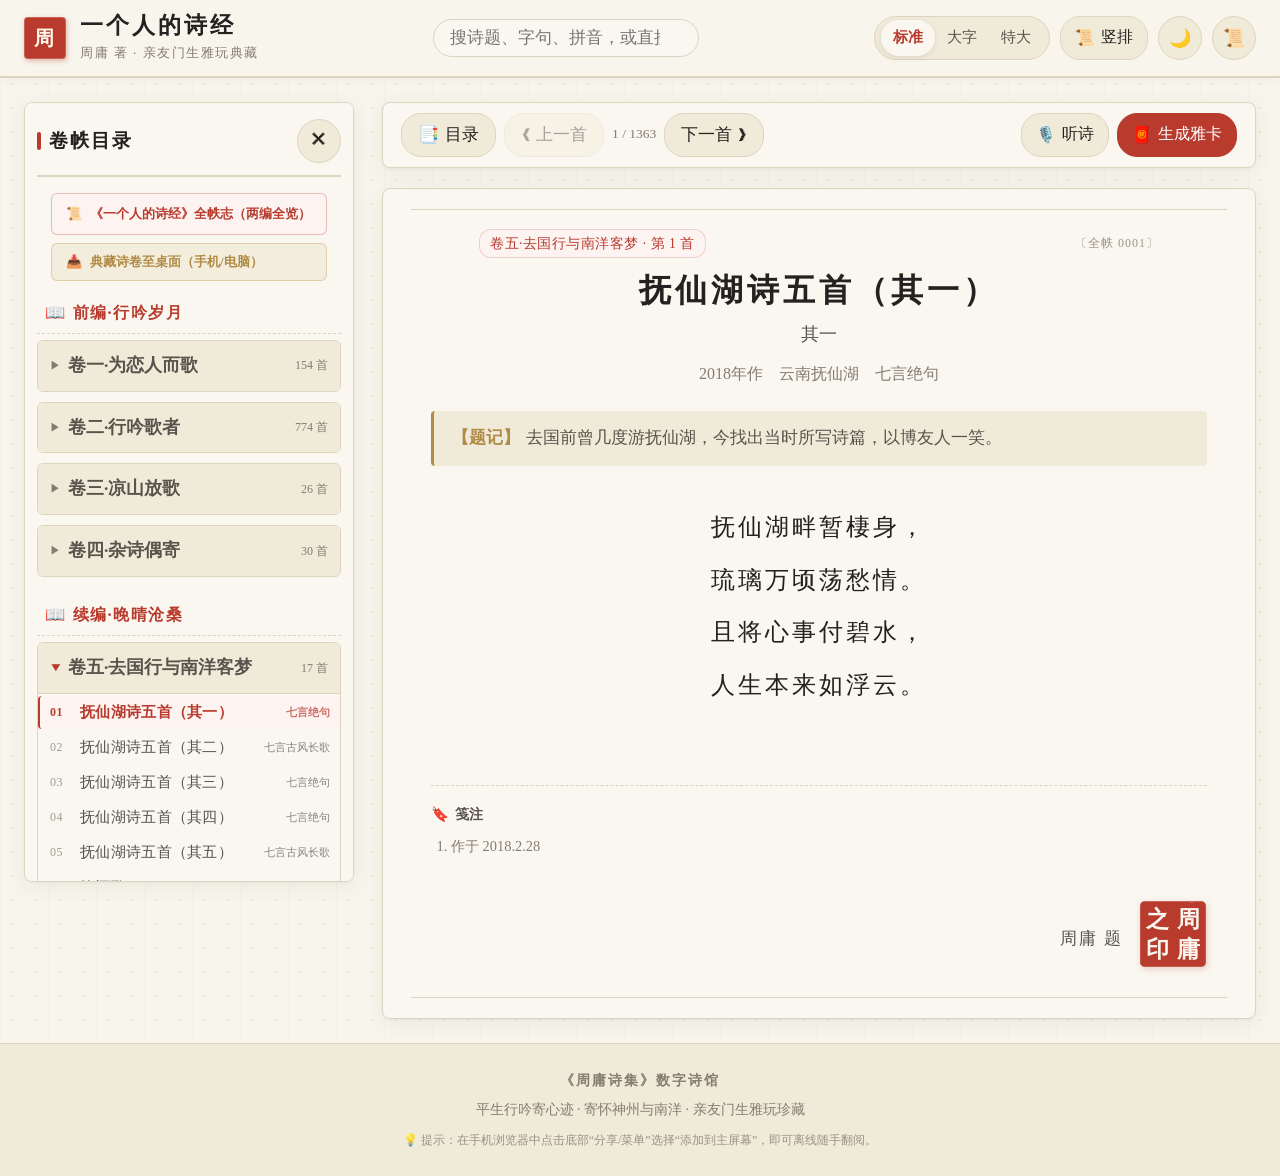
==== commit 75f1ad03: "feat(v1.8.4): show total poem count in reader controls bar (e.g. 15 / 1363)" ====
--- a/index.html
+++ b/index.html
@@ -20,8 +20,8 @@
   <link rel="icon" type="image/svg+xml" href="assets/icons/icon-192.svg">
 
   <!-- 样式表 (添加版本戳击穿强缓存) -->
-  <link rel="stylesheet" href="css/main.css?v=1.8.3">
-  <link rel="stylesheet" href="css/book.css?v=1.8.3">
+  <link rel="stylesheet" href="css/main.css?v=1.8.4">
+  <link rel="stylesheet" href="css/book.css?v=1.8.4">
 </head>
 <body class="font-standard">
 
@@ -109,8 +109,8 @@
             <button id="btnPrevPoem" class="btn-nav-page" title="快捷键：键盘左箭头 [←]">
               <span>❮</span> <span>上一首</span>
             </button>
-            <span id="pageIndicator" style="font-size: 14px; color: var(--text-muted); font-family: var(--font-serif);">
-              1 / 1
+            <span id="pageIndicator" style="font-size: 13.5px; color: var(--text-muted); font-family: var(--font-serif); white-space: nowrap; user-select: none;">
+              1 / 1363
             </span>
             <button id="btnNextPoem" class="btn-nav-page" title="快捷键：键盘右箭头 [→]">
               <span>下一首</span> <span>❯</span>
@@ -278,9 +278,9 @@
   </script>
 
   <!-- 脚本引入 (附带版本戳击穿强缓存，按依赖严格排序) -->
-  <script src="js/seal.js?v=1.8.3"></script>
-  <script src="js/search.js?v=1.8.3"></script>
-  <script src="js/card-exporter.js?v=1.8.3"></script>
-  <script src="js/app.js?v=1.8.3"></script>
+  <script src="js/seal.js?v=1.8.4"></script>
+  <script src="js/search.js?v=1.8.4"></script>
+  <script src="js/card-exporter.js?v=1.8.4"></script>
+  <script src="js/app.js?v=1.8.4"></script>
 </body>
 </html>
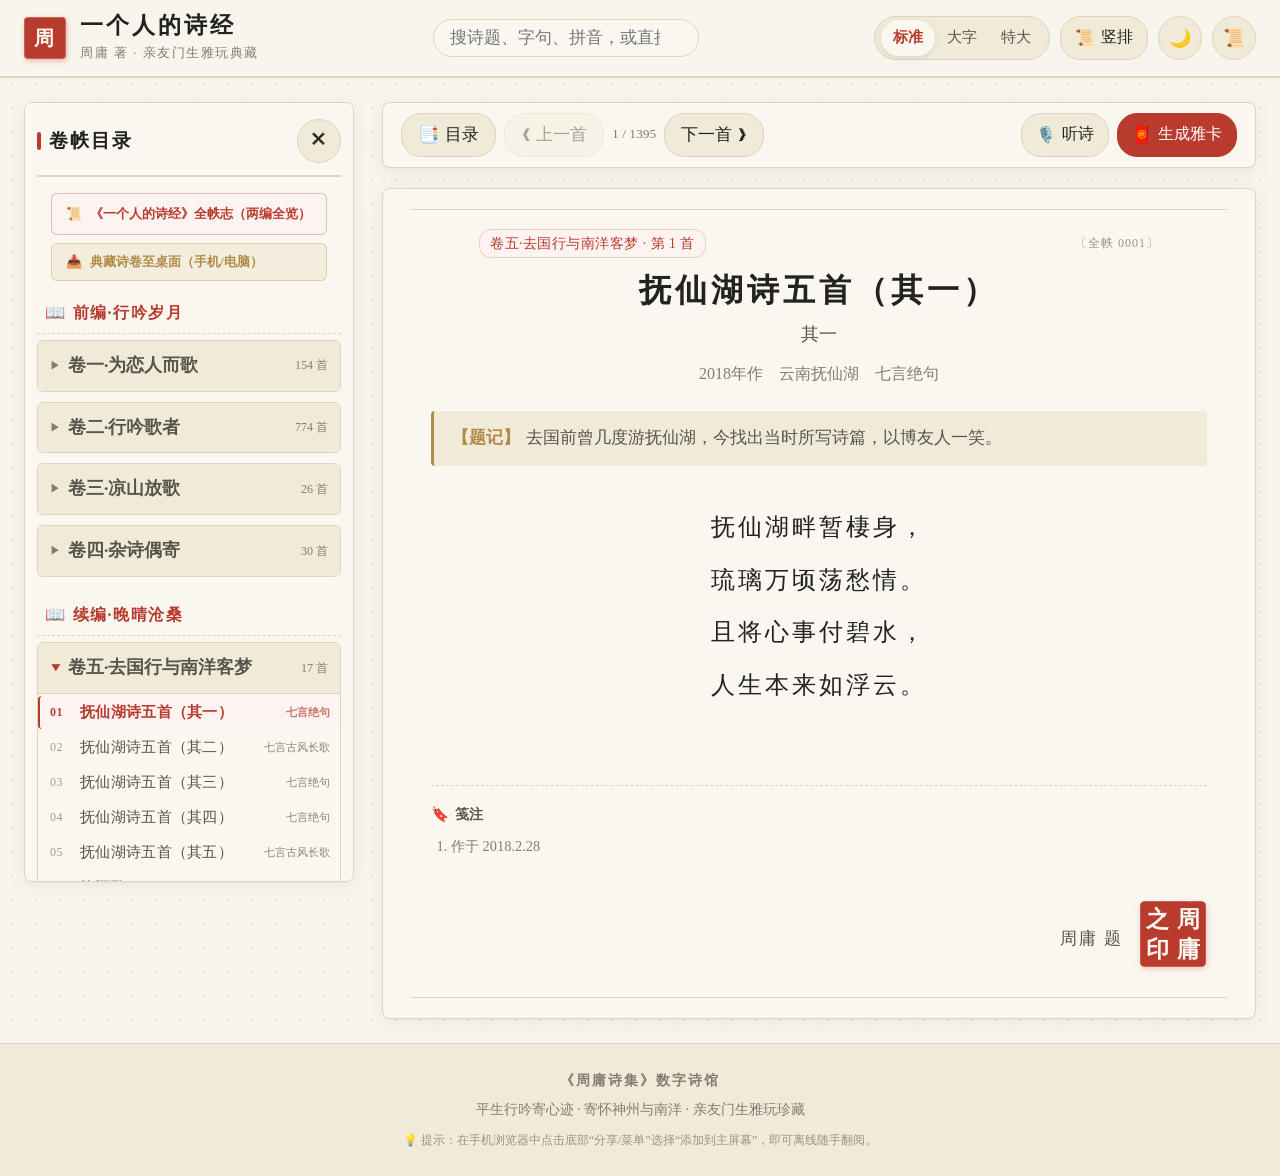
==== commit 3c9fbe71: "feat: 增补《回乡曲》8首与《泰妹篇》24首新作入卷，全集规模扩充至1395首 (v1.9.0)" ====
--- a/index.html
+++ b/index.html
@@ -20,8 +20,27 @@
   <link rel="icon" type="image/svg+xml" href="assets/icons/icon-192.svg">
 
   <!-- 样式表 (添加版本戳击穿强缓存) -->
-  <link rel="stylesheet" href="css/main.css?v=1.8.4">
-  <link rel="stylesheet" href="css/book.css?v=1.8.4">
+  <link rel="stylesheet" href="css/main.css?v=1.8.7">
+  <link rel="stylesheet" href="css/book.css?v=1.8.7">
+
+  <style>
+    /* 核心印章 LOGO 原生防重叠约束 (无论离线缓存何种状态均绝对生效) */
+    .brand-seal-icon .seal-char-desktop { display: inline-block; }
+    .brand-seal-icon .seal-char-mobile { display: none; }
+    @media (max-width: 768px) {
+      .brand-seal-icon .seal-char-desktop { display: none !important; }
+      .brand-seal-icon .seal-char-mobile { 
+        display: flex !important; 
+        flex-direction: column; 
+        align-items: center; 
+        justify-content: center; 
+        font-size: 12px; 
+        line-height: 1.1; 
+        font-weight: bold; 
+        letter-spacing: 0;
+      }
+    }
+  </style>
 </head>
 <body class="font-standard">
 
@@ -31,7 +50,10 @@
       <div class="header-inner">
         <!-- 诗集印章标与题名 -->
         <a class="brand" href="#" title="返回卷首">
-          <div class="brand-seal-icon">周</div>
+          <div class="brand-seal-icon" title="周庸先生真迹诗集">
+            <span class="seal-char-desktop">周</span>
+            <span class="seal-char-mobile"><span>周</span><span>庸</span></span>
+          </div>
           <div class="brand-text">
             <h1>一个人的诗经</h1>
             <div class="sub-title">周庸 著 · 亲友门生雅玩典藏</div>
@@ -110,7 +132,7 @@
               <span>❮</span> <span>上一首</span>
             </button>
             <span id="pageIndicator" style="font-size: 13.5px; color: var(--text-muted); font-family: var(--font-serif); white-space: nowrap; user-select: none;">
-              1 / 1363
+              1 / 1395
             </span>
             <button id="btnNextPoem" class="btn-nav-page" title="快捷键：键盘右箭头 [→]">
               <span>下一首</span> <span>❯</span>
@@ -184,12 +206,8 @@
   <!-- 诗集全帙志与五卷编年概览弹窗 -->
   <div id="chronicleModal" class="modal-backdrop">
     <div class="modal-card-dialog modal-chronicle-dialog">
-      <div class="modal-header">
-        <div class="modal-title">
-          <span>📜</span> <span>《一个人的诗经》全帙志（两编全览）</span>
-        </div>
-        <button id="btnCloseChronicleModal" class="modal-close-btn" aria-label="关闭">✕</button>
-      </div>
+      <!-- 右上角优雅浮动关闭按钮 (彻底移除顶部重复多余的网页标题) -->
+      <button id="btnCloseChronicleModal" class="modal-close-btn chronicle-floating-close-btn" aria-label="关闭">✕</button>
 
       <div class="modal-body chronicle-modal-body" id="chronicleContentArea">
         <!-- 由 app.js 动态渲染 -->
@@ -216,34 +234,58 @@
         <button id="btnCloseInstallAppModal" class="modal-close-btn" onclick="window.closeInstallModal &amp;&amp; window.closeInstallModal()" aria-label="关闭">✕</button>
       </div>
 
-      <div class="modal-body" style="padding: 24px 22px 16px; font-family: var(--font-kaiti, serif);">
-        <p style="font-size: 15px; line-height: 1.7; color: var(--text-secondary); margin-bottom: 20px; text-align: left;">
-          为方便随时以大字品读周庸诗作，推荐将《一个人的诗经》典藏安装至设备桌面：
+      <div class="modal-body" style="padding: 22px 20px 14px; font-family: var(--font-kaiti, serif);">
+        <p style="font-size: 15px; line-height: 1.7; color: var(--text-secondary); margin-bottom: 16px; text-align: left;">
+          为方便周庸先生及亲友随时以大字品读诗作，推荐将《一个人的诗经》典藏安装至设备桌面：
         </p>
 
-        <div style="display: flex; flex-direction: column; gap: 14px;">
-          <!-- 通道 1：手机桌面安装 (PWA 原生) -->
-          <button id="btnModalInstallMobile" class="pwa-install-action-btn" onclick="window.triggerPromptFromGesture &amp;&amp; window.triggerPromptFromGesture()" style="margin-bottom:0;">
-            <span>📱</span> <span>添加到手机桌面（官方应用）</span>
+        <div style="display: flex; flex-direction: column; gap: 12px;">
+          <!-- 板块 1：苹果手机（iPhone / iPad） -->
+          <div class="pwa-platform-card" id="cardApple">
+            <div class="pwa-platform-header">
+              <span>🍎</span>
+              <span>苹果手机（iPhone / iPad）</span>
+              <span class="pwa-badge-req">仅限 Safari</span>
+            </div>
+            <div class="pwa-apple-steps">
+              <div class="pwa-step-line">① 确认是在苹果自带 <strong>Safari 浏览器</strong> 中打开；</div>
+              <div class="pwa-step-line">② 点击底栏中间【<strong>分享 ⎋</strong>】图标（方框带向上箭头）；</div>
+              <div class="pwa-step-line">③ 向上轻滑菜单，选择【<strong>添加到主屏幕 ➕</strong>】并点击右上角【添加】。</div>
+            </div>
+          </div>
+
+          <!-- 板块 2：安卓手机（Android） -->
+          <div class="pwa-platform-card" id="cardAndroid">
+            <div class="pwa-platform-header">
+              <span>🤖</span>
+              <span>安卓手机（Android）</span>
+              <span class="pwa-badge-req" style="color: var(--vermilion); background: var(--vermilion-light);">推荐 Chrome / APK</span>
+            </div>
+            <div style="display: flex; flex-direction: column; gap: 8px; margin-top: 4px;">
+              <button id="btnModalInstallAndroid" class="pwa-install-action-btn" onclick="window.triggerPromptFromGesture && window.triggerPromptFromGesture()" style="margin-bottom:0; padding: 11px 16px; font-size: 15px;">
+                <span>🤖</span> <span>添加到手机桌面（推荐使用 Chrome）</span>
+              </button>
+              <a id="btnModalDownloadApk" href="ZhouYongPoetry.apk" class="pwa-apk-sub-btn" download="周庸诗集.apk" style="display: flex; align-items: center; justify-content: center; text-decoration: none; padding: 9px 16px; font-size: 14px; font-weight: bold; margin: 0; box-sizing: border-box;">
+                <span>📦</span> <span>直接下载安卓安装包 (.apk 极速直装)</span>
+              </a>
+            </div>
+          </div>
+
+          <!-- 板块 3：电脑桌面端 -->
+          <div class="pwa-platform-card" id="cardPC">
+            <div class="pwa-platform-header">
+              <span>🖥️</span>
+              <span>电脑桌面端（Windows / Mac）</span>
+            </div>
+            <button id="btnModalInstallPC" class="pwa-install-action-btn pwa-install-pc-btn" onclick="window.triggerPromptFromGesture && window.triggerPromptFromGesture()" style="margin-top: 4px; margin-bottom: 0; padding: 11px 16px; font-size: 15px;">
+              <span>🖥️</span> <span>安装到电脑桌面（Edge / Chrome 独立大屏）</span>
+            </button>
+          </div>
+
+          <!-- 分享链接快捷复制 -->
+          <button id="btnCopyInstallLink" class="btn-action-pill" style="width: 100%; border-radius: 20px; background: rgba(197, 160, 89, 0.12); color: var(--text-primary); border: 1px dashed var(--gold-accent); padding: 10px 14px; font-size: 13.5px; font-weight: bold; cursor: pointer; display: flex; align-items: center; justify-content: center; gap: 6px; box-sizing: border-box; transition: var(--transition-smooth);">
+            <span>📋</span> <span>复制诗集与安装网址发给微信 / LINE 亲友</span>
           </button>
-
-          <!-- 通道 2：安卓 APK 安装包直载 (原生超链接，点击即下，零依赖) -->
-          <a id="btnModalDownloadApk" href="ZhouYongPoetry.apk" class="pwa-apk-sub-btn" download="周庸诗集.apk" style="display: flex; align-items: center; justify-content: center; text-decoration: none; padding: 13px 18px; font-size: 15px; font-weight: bold; margin: 0; box-sizing: border-box;">
-            <span>📦</span> <span>直接下载安卓安装包 (.apk)</span>
-          </a>
-
-          <!-- 通道 3：电脑桌面安装 (PWA 原生 / 独立大屏应用) -->
-          <button id="btnModalInstallPC" class="pwa-install-action-btn pwa-install-pc-btn" onclick="window.triggerPromptFromGesture &amp;&amp; window.triggerPromptFromGesture()" style="margin-bottom: 0;">
-            <span>🖥️</span> <span>安装到电脑桌面（独立大屏窗口）</span>
-          </button>
-        </div>
-
-        <!-- 浏览器快捷指引 -->
-        <div class="pwa-help-steps" style="margin-top: 18px; font-size: 13px; line-height: 1.8; text-align: left; background: var(--bg-secondary); border-radius: 8px; padding: 12px 14px;">
-          <div style="font-weight: bold; color: var(--vermilion); margin-bottom: 4px;">各端备用简易指引：</div>
-          <div>• <strong>安卓手机</strong>：推荐优先点击上方【直接下载安卓安装包】，安全快捷；</div>
-          <div>• <strong>苹果手机</strong>：点击 Safari 底部【分享 ⎋】图标，向上滑选择【添加到主屏幕】；</div>
-          <div>• <strong>电脑端</strong>：点击 Edge / Chrome 浏览器地址栏最右侧的【安装应用 ⊞】小图标。</div>
         </div>
       </div>
 
@@ -270,6 +312,15 @@
       if (drawer) drawer.classList.remove("open");
       var backdrop = document.getElementById("sidebarBackdrop");
       if (backdrop) backdrop.classList.remove("show");
+
+      // 设备自动高亮
+      var ua = navigator.userAgent.toLowerCase();
+      var isIOS = /iphone|ipad|ipod/.test(ua);
+      var isAndroid = /android/.test(ua);
+      var cardApple = document.getElementById("cardApple");
+      var cardAndroid = document.getElementById("cardAndroid");
+      if (isIOS && cardApple) cardApple.classList.add("highlight");
+      if (isAndroid && cardAndroid) cardAndroid.classList.add("highlight");
     };
     window.closeInstallModal = function() {
       var m = document.getElementById("installAppModal");
@@ -278,9 +329,9 @@
   </script>
 
   <!-- 脚本引入 (附带版本戳击穿强缓存，按依赖严格排序) -->
-  <script src="js/seal.js?v=1.8.4"></script>
-  <script src="js/search.js?v=1.8.4"></script>
-  <script src="js/card-exporter.js?v=1.8.4"></script>
-  <script src="js/app.js?v=1.8.4"></script>
+  <script src="js/seal.js?v=1.8.8"></script>
+  <script src="js/search.js?v=1.8.8"></script>
+  <script src="js/card-exporter.js?v=1.8.8"></script>
+  <script src="js/app.js?v=1.8.8"></script>
 </body>
 </html>
--- a/css/main.css
+++ b/css/main.css
@@ -174,6 +174,15 @@
   box-shadow: 1px 2px 5px rgba(184, 59, 46, 0.35);
   border: 1px solid rgba(255, 255, 255, 0.2);
   flex-shrink: 0;
+  user-select: none;
+}
+
+.brand-seal-icon .seal-char-desktop {
+  display: inline-block;
+}
+
+.brand-seal-icon .seal-char-mobile {
+  display: none;
 }
 
 .brand-text h1 {
@@ -822,9 +831,25 @@
   }
 
   .brand-seal-icon {
-    width: 32px;
-    height: 32px;
-    font-size: 16px;
+    width: 25px;
+    height: 36px;
+    border-radius: 3px;
+    padding: 0;
+  }
+
+  .brand-seal-icon .seal-char-desktop {
+    display: none;
+  }
+
+  .brand-seal-icon .seal-char-mobile {
+    display: flex;
+    flex-direction: column;
+    align-items: center;
+    justify-content: center;
+    font-size: 12px;
+    line-height: 1.1;
+    font-weight: bold;
+    letter-spacing: 0;
   }
 
   .brand-text h1 {
@@ -1150,3 +1175,61 @@
   font-family: var(--font-kaiti);
 }
 
+.pwa-platform-card {
+  background: var(--bg-secondary);
+  border: 1px solid var(--border-color);
+  border-radius: 12px;
+  padding: 12px 14px;
+  text-align: left;
+}
+
+.pwa-platform-card.highlight {
+  border-color: var(--vermilion);
+  background: rgba(184, 59, 46, 0.04);
+}
+
+.pwa-platform-header {
+  display: flex;
+  align-items: center;
+  gap: 8px;
+  font-size: 15px;
+  font-weight: bold;
+  color: var(--text-primary);
+  font-family: var(--font-kaiti);
+  margin-bottom: 8px;
+}
+
+.pwa-badge-req {
+  margin-left: auto;
+  font-size: 11px;
+  font-weight: normal;
+  padding: 2px 8px;
+  border-radius: 10px;
+  background: rgba(0, 0, 0, 0.05);
+  color: var(--text-secondary);
+  border: 1px solid var(--border-color);
+}
+
+.pwa-apple-steps {
+  background: var(--bg-card);
+  border: 1px dashed rgba(197, 160, 89, 0.5);
+  border-radius: 8px;
+  padding: 10px 12px;
+  font-size: 13.5px;
+  line-height: 1.75;
+  color: var(--text-primary);
+}
+
+.pwa-apple-steps strong {
+  color: var(--vermilion);
+}
+
+.pwa-step-line {
+  margin-bottom: 3px;
+}
+
+.pwa-step-line:last-child {
+  margin-bottom: 0;
+}
+
+
--- a/css/book.css
+++ b/css/book.css
@@ -673,6 +673,37 @@
     min-height: 480px;
     height: 500px;
   }
+
+  /* 编年纲要弹窗移动端精致排版 (杜绝标题断句不齐与臃肿) */
+  .chronicle-modal-body {
+    padding: 24px 16px 16px 16px;
+  }
+
+  .chronicle-header-box {
+    padding-top: 20px;
+    padding-bottom: 14px;
+    margin-bottom: 16px;
+  }
+
+  .chronicle-title {
+    font-size: 20px;
+    flex-direction: column;
+    gap: 4px;
+    line-height: 1.35;
+    letter-spacing: 2px;
+  }
+
+  .chronicle-title .title-doc {
+    font-size: 15px;
+    font-weight: normal;
+    color: var(--text-secondary);
+    letter-spacing: 3px;
+  }
+
+  .chronicle-stats {
+    font-size: 12px;
+    line-height: 1.6;
+  }
 }
 
 /* ==========================================================================
@@ -721,6 +752,33 @@
   max-height: 90vh;
   display: flex;
   flex-direction: column;
+  position: relative;
+}
+
+.chronicle-floating-close-btn {
+  position: absolute;
+  top: 14px;
+  right: 14px;
+  z-index: 10;
+  background: var(--bg-primary);
+  border: 1px solid var(--border-color);
+  color: var(--text-muted);
+  box-shadow: 0 2px 6px rgba(0, 0, 0, 0.08);
+  width: 32px;
+  height: 32px;
+  border-radius: 50%;
+  cursor: pointer;
+  display: flex;
+  align-items: center;
+  justify-content: center;
+  font-size: 16px;
+  transition: all 0.2s ease;
+}
+
+.chronicle-floating-close-btn:hover {
+  background: var(--bg-hover);
+  color: var(--text-primary);
+  border-color: var(--gold-accent);
 }
 
 .chronicle-modal-body {
@@ -737,14 +795,20 @@
   border-bottom: 2px double var(--border-color);
   padding-bottom: 18px;
   margin-bottom: 22px;
+  padding-top: 10px;
 }
 
 .chronicle-title {
   font-size: 24px;
   font-weight: 700;
-  letter-spacing: 3px;
+  letter-spacing: 2px;
   color: var(--text-primary);
   margin-bottom: 8px;
+  display: flex;
+  justify-content: center;
+  align-items: center;
+  flex-wrap: wrap;
+  gap: 6px;
 }
 
 .chronicle-stats {
